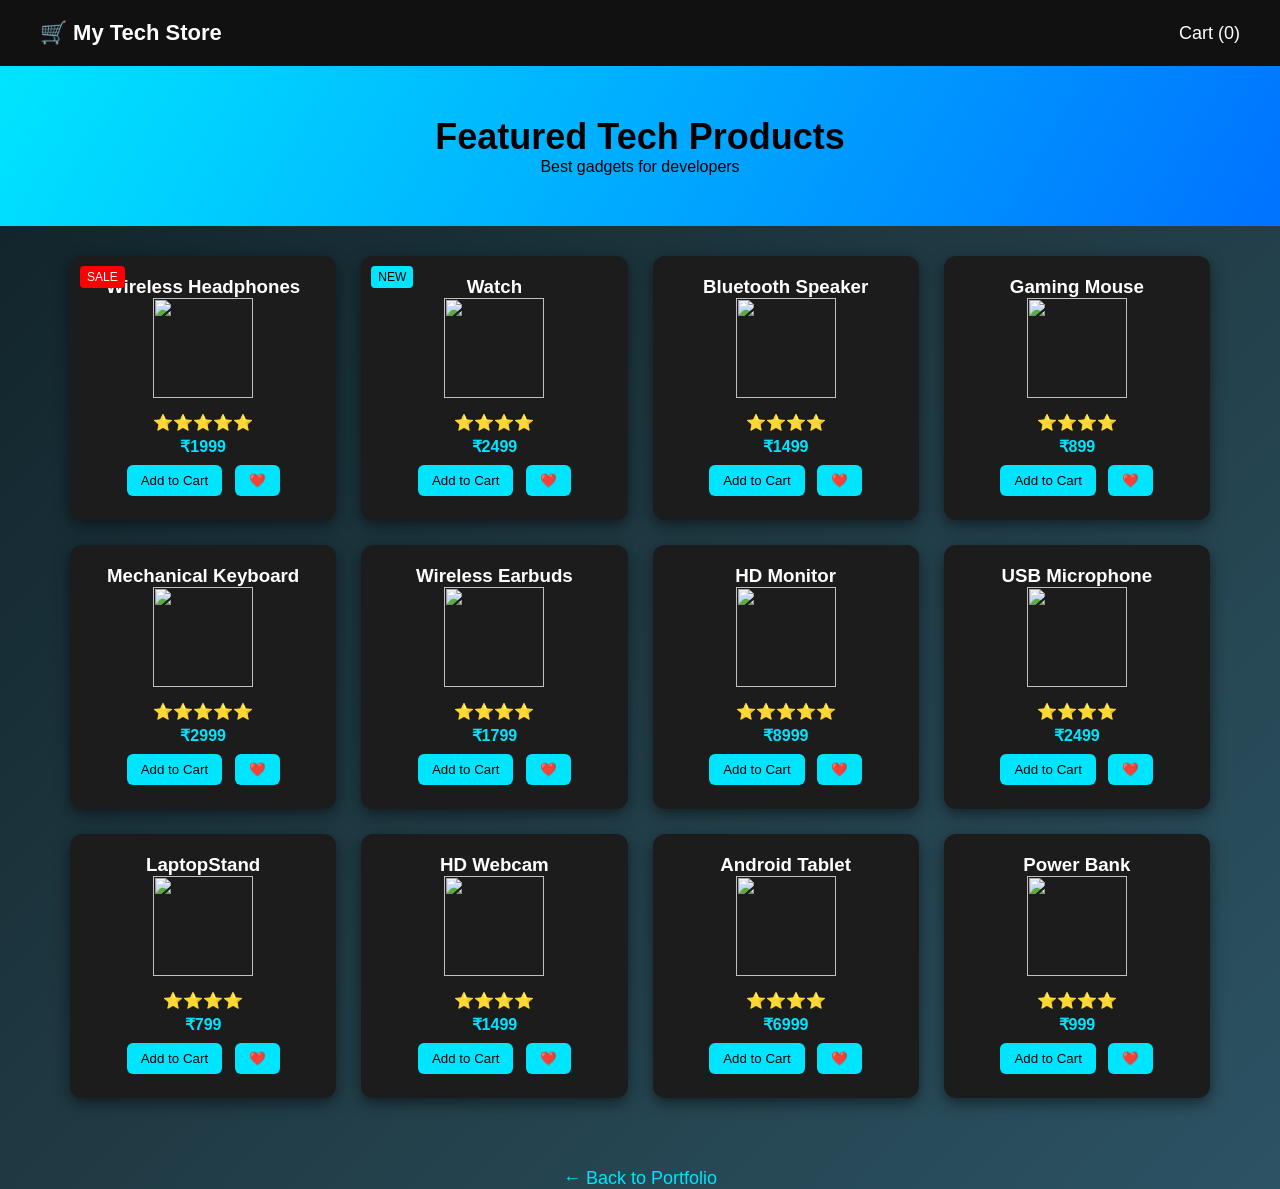
==== index2.html @ 5d53cc7f "Update index2.html" ====
<!DOCTYPE html>
<html lang="en">

<head>

<meta charset="UTF-8">
<meta name="viewport" content="width=device-width, initial-scale=1.0">

<title>My Tech Store</title>

<style>

*{
box-sizing:border-box;
margin:0;
padding:0;
}

body{
font-family:'Segoe UI',sans-serif;
background:linear-gradient(135deg,#0f2027,#203a43,#2c5364);
color:white;
}

/* HEADER */

header{
display:flex;
justify-content:space-between;
align-items:center;
padding:20px 40px;
background:#111;
}

.logo{
font-size:22px;
font-weight:bold;
}

.cart{
font-size:18px;
}

/* HERO */

.hero{
text-align:center;
padding:50px;
background:linear-gradient(120deg,#00e5ff,#0072ff);
color:black;
}

.hero h1{
font-size:36px;
}

/* PRODUCTS GRID */

.container{
max-width:1200px;
margin:auto;
padding:30px;
}

.products{
display:grid;
grid-template-columns:repeat(auto-fit,minmax(220px,1fr));
gap:25px;
}

/* PRODUCT CARD */

.product{
background:#1c1c1c;
border-radius:12px;
padding:20px;
text-align:center;
transition:0.3s;
box-shadow:0 5px 15px rgba(0,0,0,0.5);
position:relative;
}

.product:hover{
transform:translateY(-10px);
box-shadow:0 20px 30px rgba(0,0,0,0.7);
}

.product img{
width:100px;
height:100px;
object-fit:contain;
margin-bottom:10px;
}

.rating{
color:gold;
margin:5px 0;
}

.price{
color:#00e5ff;
font-weight:bold;
margin-bottom:5px;
}

.badge{
position:absolute;
top:10px;
left:10px;
background:red;
padding:4px 7px;
font-size:12px;
border-radius:4px;
}

.badge.new{
background:#00e5ff;
color:black;
}

/* BUTTON */

button{
background:#00e5ff;
border:none;
padding:8px 14px;
border-radius:6px;
cursor:pointer;
margin:4px;
}

button:hover{
transform:scale(1.05);
}

.back{
display:block;
text-align:center;
margin-top:40px;
color:#00e5ff;
text-decoration:none;
font-size:18px;
}

</style>

</head>

<body>

<header>

<div class="logo">🛒 My Tech Store</div>

<div class="cart">
Cart (<span id="cartCount">0</span>)
</div>

</header>


<div class="hero">

<h1>Featured Tech Products</h1>
<p>Best gadgets for developers</p>

</div>


<div class="container">

<div class="products">

<div class="product">
<div class="badge">SALE</div>
<h3>Wireless Headphones</h3>
<img src="D:\Downloads\headphones.jpg">
<div class="rating">⭐⭐⭐⭐⭐</div>
<p class="price">₹1999</p>
<button onclick="addCart()">Add to Cart</button>
<button onclick="wishlist()">❤️</button>
</div>


<div class="product">
<div class="badge new">NEW</div>
<h3>Watch</h3>
<img src="D:\Downloads\watch.jpg">
<div class="rating">⭐⭐⭐⭐</div>
<p class="price">₹2499</p>
<button onclick="addCart()">Add to Cart</button>
<button onclick="wishlist()">❤️</button>
</div>


<div class="product">
<h3>Bluetooth Speaker</h3>
<img src="D:\Downloads\speaker.jpg">
<div class="rating">⭐⭐⭐⭐</div>
<p class="price">₹1499</p>
<button onclick="addCart()">Add to Cart</button>
<button onclick="wishlist()">❤️</button>
</div>


<div class="product">
<h3>Gaming Mouse</h3>
<img src="D:\Downloads\mouse.jpg">
<div class="rating">⭐⭐⭐⭐</div>
<p class="price">₹899</p>
<button onclick="addCart()">Add to Cart</button>
<button onclick="wishlist()">❤️</button>
</div>


<div class="product">
<h3>Mechanical Keyboard</h3>
<img src="D:\Downloads\keyboard.jpg">
<div class="rating">⭐⭐⭐⭐⭐</div>
<p class="price">₹2999</p>
<button onclick="addCart()">Add to Cart</button>
<button onclick="wishlist()">❤️</button>
</div>


<div class="product">
<h3>Wireless Earbuds</h3>
<img src="D:\Downloads\earbuds.jpg">
<div class="rating">⭐⭐⭐⭐</div>
<p class="price">₹1799</p>
<button onclick="addCart()">Add to Cart</button>
<button onclick="wishlist()">❤️</button>
</div>


<div class="product">
<h3>HD Monitor</h3>
<img src="D:\Downloads\monitor.jpg">
<div class="rating">⭐⭐⭐⭐⭐</div>
<p class="price">₹8999</p>
<button onclick="addCart()">Add to Cart</button>
<button onclick="wishlist()">❤️</button>
</div>


<div class="product">
<h3>USB Microphone</h3>
<img src="D:\Downloads\usbmicrophone.jpg">
<div class="rating">⭐⭐⭐⭐</div>
<p class="price">₹2499</p>
<button onclick="addCart()">Add to Cart</button>
<button onclick="wishlist()">❤️</button>
</div>


<div class="product">
<h3>LaptopStand</h3>
<img src="D:\Downloads\laptopstand.jpg">
<div class="rating">⭐⭐⭐⭐</div>
<p class="price">₹799</p>
<button onclick="addCart()">Add to Cart</button>
<button onclick="wishlist()">❤️</button>
</div>


<div class="product">
<h3>HD Webcam</h3>
<img src="D:\Downloads\webcam.jpg">
<div class="rating">⭐⭐⭐⭐</div>
<p class="price">₹1499</p>
<button onclick="addCart()">Add to Cart</button>
<button onclick="wishlist()">❤️</button>
</div>


<div class="product">
<h3>Android Tablet</h3>
<img src="D:\Downloads\tablet.jpg">
<div class="rating">⭐⭐⭐⭐</div>
<p class="price">₹6999</p>
<button onclick="addCart()">Add to Cart</button>
<button onclick="wishlist()">❤️</button>
</div>


<div class="product">
<h3>Power Bank</h3>
<img src="D:\Downloads\powerbank.jpg">
<div class="rating">⭐⭐⭐⭐</div>
<p class="price">₹999</p>
<button onclick="addCart()">Add to Cart</button>
<button onclick="wishlist()">❤️</button>
</div>


</div>

</div>


<a href="index.html" class="back">← Back to Portfolio</a>


<script>

let cart=0;

function addCart(){

cart++;

document.getElementById("cartCount").innerText=cart;

alert("Item added to cart");

}

function wishlist(){

alert("Added to wishlist");

}

</script>

</body>
</html>
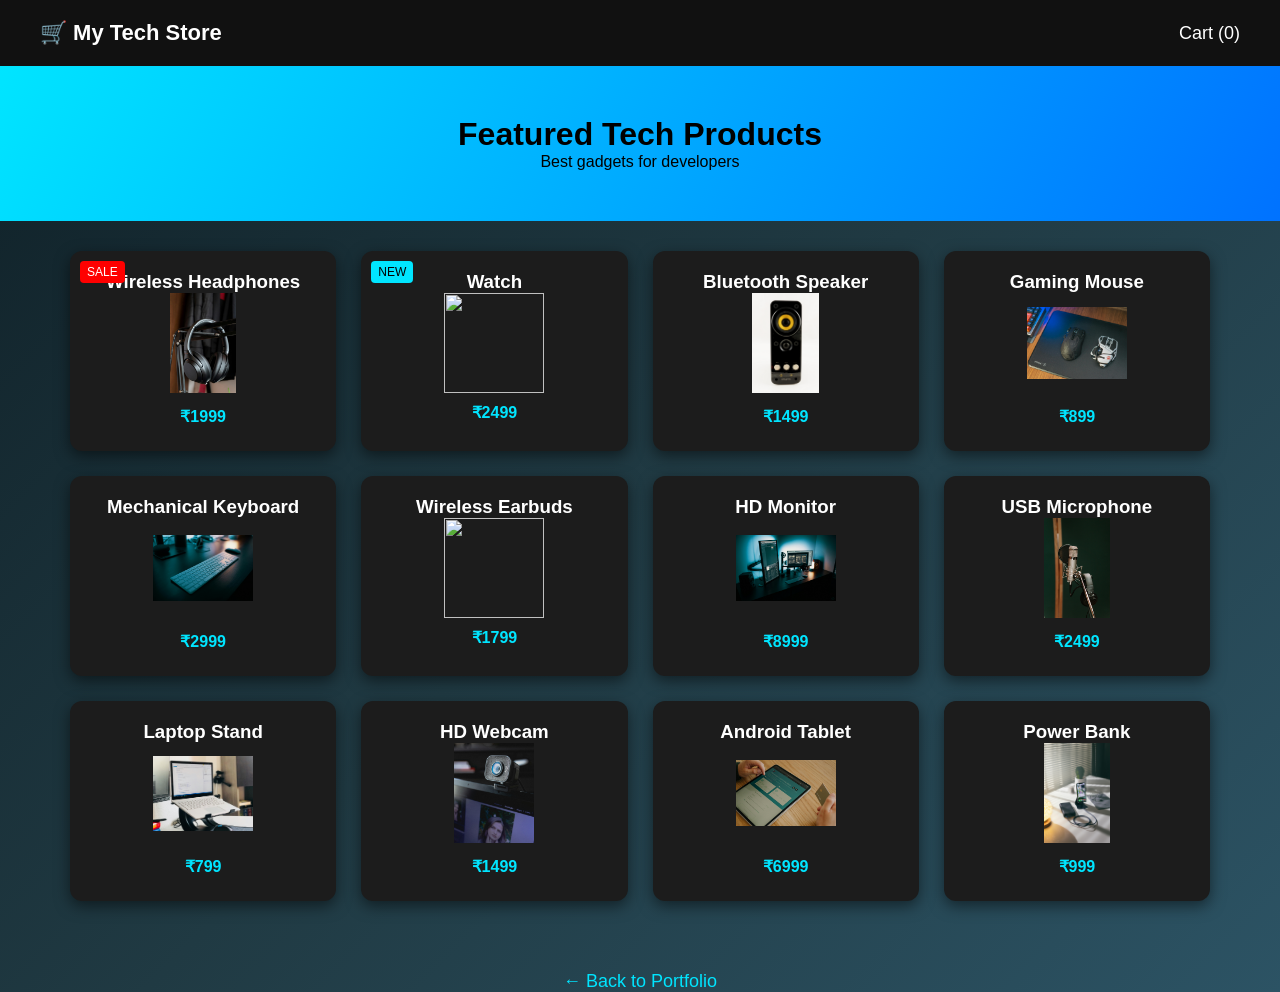
==== commit 94a64ae0: "Update index2.html" ====
--- a/index2.html
+++ b/index2.html
@@ -2,27 +2,18 @@
 <html lang="en">
 
 <head>
-
 <meta charset="UTF-8">
 <meta name="viewport" content="width=device-width, initial-scale=1.0">
-
 <title>My Tech Store</title>
 
 <style>
-
-*{
-box-sizing:border-box;
-margin:0;
-padding:0;
-}
+*{box-sizing:border-box;margin:0;padding:0;}
 
 body{
 font-family:'Segoe UI',sans-serif;
 background:linear-gradient(135deg,#0f2027,#203a43,#2c5364);
 color:white;
 }
-
-/* HEADER */
 
 header{
 display:flex;
@@ -32,16 +23,8 @@
 background:#111;
 }
 
-.logo{
-font-size:22px;
-font-weight:bold;
-}
-
-.cart{
-font-size:18px;
-}
-
-/* HERO */
+.logo{font-size:22px;font-weight:bold;}
+.cart{font-size:18px;}
 
 .hero{
 text-align:center;
@@ -50,25 +33,13 @@
 color:black;
 }
 
-.hero h1{
-font-size:36px;
-}
-
-/* PRODUCTS GRID */
-
-.container{
-max-width:1200px;
-margin:auto;
-padding:30px;
-}
+.container{max-width:1200px;margin:auto;padding:30px;}
 
 .products{
 display:grid;
 grid-template-columns:repeat(auto-fit,minmax(220px,1fr));
 gap:25px;
 }
-
-/* PRODUCT CARD */
 
 .product{
 background:#1c1c1c;
@@ -92,16 +63,8 @@
 margin-bottom:10px;
 }
 
-.rating{
-color:gold;
-margin:5px 0;
-}
-
-.price{
-color:#00e5ff;
-font-weight:bold;
-margin-bottom:5px;
-}
+.rating{color:gold;margin:5px 0;}
+.price{color:#00e5ff;font-weight:bold;margin-bottom:5px;}
 
 .badge{
 position:absolute;
@@ -118,8 +81,6 @@
 color:black;
 }
 
-/* BUTTON */
-
 button{
 background:#00e5ff;
 border:none;
@@ -129,9 +90,7 @@
 margin:4px;
 }
 
-button:hover{
-transform:scale(1.05);
-}
+button:hover{transform:scale(1.05);}
 
 .back{
 display:block;
@@ -141,7 +100,6 @@
 text-decoration:none;
 font-size:18px;
 }
-
 </style>
 
 </head>
@@ -149,178 +107,103 @@
 <body>
 
 <header>
-
 <div class="logo">🛒 My Tech Store</div>
-
-<div class="cart">
-Cart (<span id="cartCount">0</span>)
-</div>
-
+<div class="cart">Cart (<span id="cartCount">0</span>)</div>
 </header>
 
-
 <div class="hero">
-
 <h1>Featured Tech Products</h1>
 <p>Best gadgets for developers</p>
-
-</div>
-
+</div>
 
 <div class="container">
-
 <div class="products">
 
 <div class="product">
 <div class="badge">SALE</div>
 <h3>Wireless Headphones</h3>
-<img src="D:\Downloads\headphones.jpg">
-<div class="rating">⭐⭐⭐⭐⭐</div>
+<img src="images/headphones.jpg">
 <p class="price">₹1999</p>
-<button onclick="addCart()">Add to Cart</button>
-<button onclick="wishlist()">❤️</button>
-</div>
-
+</div>
 
 <div class="product">
 <div class="badge new">NEW</div>
 <h3>Watch</h3>
-<img src="D:\Downloads\watch.jpg">
-<div class="rating">⭐⭐⭐⭐</div>
+<img src="images/watch.png">
 <p class="price">₹2499</p>
-<button onclick="addCart()">Add to Cart</button>
-<button onclick="wishlist()">❤️</button>
-</div>
-
+</div>
 
 <div class="product">
 <h3>Bluetooth Speaker</h3>
-<img src="D:\Downloads\speaker.jpg">
-<div class="rating">⭐⭐⭐⭐</div>
+<img src="images/speaker.jpg">
 <p class="price">₹1499</p>
-<button onclick="addCart()">Add to Cart</button>
-<button onclick="wishlist()">❤️</button>
-</div>
-
+</div>
 
 <div class="product">
 <h3>Gaming Mouse</h3>
-<img src="D:\Downloads\mouse.jpg">
-<div class="rating">⭐⭐⭐⭐</div>
+<img src="images/mouse.jpg">
 <p class="price">₹899</p>
-<button onclick="addCart()">Add to Cart</button>
-<button onclick="wishlist()">❤️</button>
-</div>
-
+</div>
 
 <div class="product">
 <h3>Mechanical Keyboard</h3>
-<img src="D:\Downloads\keyboard.jpg">
-<div class="rating">⭐⭐⭐⭐⭐</div>
+<img src="images/keyboard.jpg">
 <p class="price">₹2999</p>
-<button onclick="addCart()">Add to Cart</button>
-<button onclick="wishlist()">❤️</button>
-</div>
-
+</div>
 
 <div class="product">
 <h3>Wireless Earbuds</h3>
-<img src="D:\Downloads\earbuds.jpg">
-<div class="rating">⭐⭐⭐⭐</div>
+<img src="images/earbuds.jpg">
 <p class="price">₹1799</p>
-<button onclick="addCart()">Add to Cart</button>
-<button onclick="wishlist()">❤️</button>
-</div>
-
+</div>
 
 <div class="product">
 <h3>HD Monitor</h3>
-<img src="D:\Downloads\monitor.jpg">
-<div class="rating">⭐⭐⭐⭐⭐</div>
+<img src="images/monitor.jpg">
 <p class="price">₹8999</p>
-<button onclick="addCart()">Add to Cart</button>
-<button onclick="wishlist()">❤️</button>
-</div>
-
+</div>
 
 <div class="product">
 <h3>USB Microphone</h3>
-<img src="D:\Downloads\usbmicrophone.jpg">
-<div class="rating">⭐⭐⭐⭐</div>
+<img src="images/usbmicrophone.jpg">
 <p class="price">₹2499</p>
-<button onclick="addCart()">Add to Cart</button>
-<button onclick="wishlist()">❤️</button>
-</div>
-
-
-<div class="product">
-<h3>LaptopStand</h3>
-<img src="D:\Downloads\laptopstand.jpg">
-<div class="rating">⭐⭐⭐⭐</div>
+</div>
+
+<div class="product">
+<h3>Laptop Stand</h3>
+<img src="images/laptopstand.jpg">
 <p class="price">₹799</p>
-<button onclick="addCart()">Add to Cart</button>
-<button onclick="wishlist()">❤️</button>
-</div>
-
+</div>
 
 <div class="product">
 <h3>HD Webcam</h3>
-<img src="D:\Downloads\webcam.jpg">
-<div class="rating">⭐⭐⭐⭐</div>
+<img src="images/webcam.jpg">
 <p class="price">₹1499</p>
-<button onclick="addCart()">Add to Cart</button>
-<button onclick="wishlist()">❤️</button>
-</div>
-
+</div>
 
 <div class="product">
 <h3>Android Tablet</h3>
-<img src="D:\Downloads\tablet.jpg">
-<div class="rating">⭐⭐⭐⭐</div>
+<img src="images/tablet.jpg">
 <p class="price">₹6999</p>
-<button onclick="addCart()">Add to Cart</button>
-<button onclick="wishlist()">❤️</button>
-</div>
-
+</div>
 
 <div class="product">
 <h3>Power Bank</h3>
-<img src="D:\Downloads\powerbank.jpg">
-<div class="rating">⭐⭐⭐⭐</div>
+<img src="images/powerbank.jpg">
 <p class="price">₹999</p>
-<button onclick="addCart()">Add to Cart</button>
-<button onclick="wishlist()">❤️</button>
-</div>
-
-
-</div>
-
-</div>
-
+</div>
+
+</div>
+</div>
 
 <a href="index.html" class="back">← Back to Portfolio</a>
 
-
 <script>
-
 let cart=0;
-
 function addCart(){
-
 cart++;
-
 document.getElementById("cartCount").innerText=cart;
-
-alert("Item added to cart");
-
-}
-
-function wishlist(){
-
-alert("Added to wishlist");
-
-}
-
+}
 </script>
 
 </body>
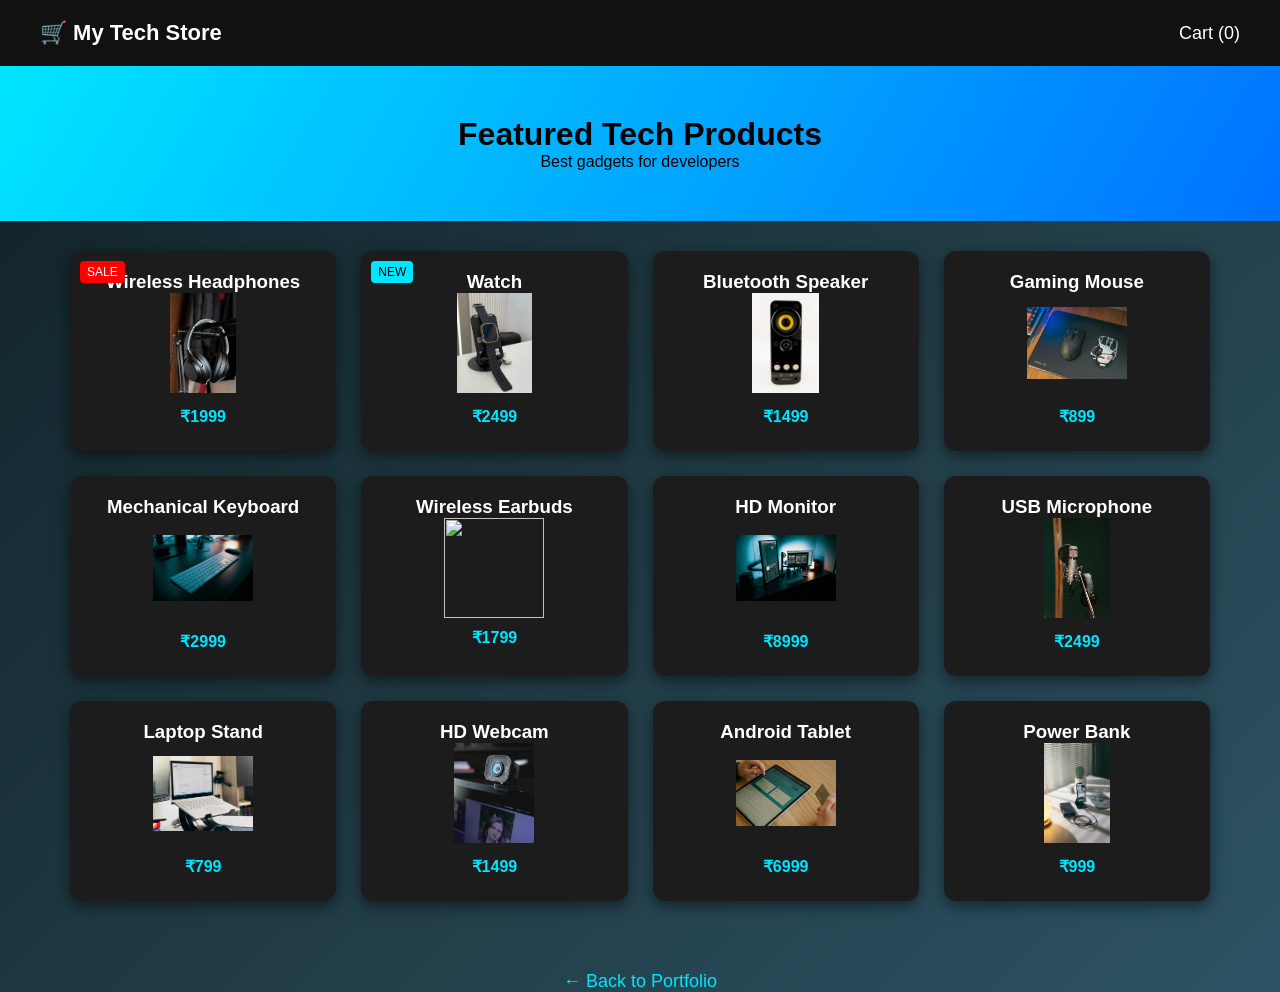
==== commit 4a78a76b: "Update index2.html" ====
--- a/index2.html
+++ b/index2.html
@@ -63,7 +63,6 @@
 margin-bottom:10px;
 }
 
-.rating{color:gold;margin:5px 0;}
 .price{color:#00e5ff;font-weight:bold;margin-bottom:5px;}
 
 .badge{
@@ -122,74 +121,74 @@
 <div class="product">
 <div class="badge">SALE</div>
 <h3>Wireless Headphones</h3>
-<img src="images/headphones.jpg">
+<img src="https://shemphanglyngdoh.github.io/personal-portfolio-website/images/headphones.jpg">
 <p class="price">₹1999</p>
 </div>
 
 <div class="product">
 <div class="badge new">NEW</div>
 <h3>Watch</h3>
-<img src="images/watch.png">
+<img src="https://shemphanglyngdoh.github.io/personal-portfolio-website/images/watch.jpg">
 <p class="price">₹2499</p>
 </div>
 
 <div class="product">
 <h3>Bluetooth Speaker</h3>
-<img src="images/speaker.jpg">
+<img src="https://shemphanglyngdoh.github.io/personal-portfolio-website/images/speaker.jpg">
 <p class="price">₹1499</p>
 </div>
 
 <div class="product">
 <h3>Gaming Mouse</h3>
-<img src="images/mouse.jpg">
+<img src="https://shemphanglyngdoh.github.io/personal-portfolio-website/images/mouse.jpg">
 <p class="price">₹899</p>
 </div>
 
 <div class="product">
 <h3>Mechanical Keyboard</h3>
-<img src="images/keyboard.jpg">
+<img src="https://shemphanglyngdoh.github.io/personal-portfolio-website/images/keyboard.jpg">
 <p class="price">₹2999</p>
 </div>
 
 <div class="product">
 <h3>Wireless Earbuds</h3>
-<img src="images/earbuds.jpg">
+<img src="https://shemphanglyngdoh.github.io/personal-portfolio-website/images/earbuds.jpg">
 <p class="price">₹1799</p>
 </div>
 
 <div class="product">
 <h3>HD Monitor</h3>
-<img src="images/monitor.jpg">
+<img src="https://shemphanglyngdoh.github.io/personal-portfolio-website/images/monitor.jpg">
 <p class="price">₹8999</p>
 </div>
 
 <div class="product">
 <h3>USB Microphone</h3>
-<img src="images/usbmicrophone.jpg">
+<img src="https://shemphanglyngdoh.github.io/personal-portfolio-website/images/usbmicrophone.jpg">
 <p class="price">₹2499</p>
 </div>
 
 <div class="product">
 <h3>Laptop Stand</h3>
-<img src="images/laptopstand.jpg">
+<img src="https://shemphanglyngdoh.github.io/personal-portfolio-website/images/laptopstand.jpg">
 <p class="price">₹799</p>
 </div>
 
 <div class="product">
 <h3>HD Webcam</h3>
-<img src="images/webcam.jpg">
+<img src="https://shemphanglyngdoh.github.io/personal-portfolio-website/images/webcam.jpg">
 <p class="price">₹1499</p>
 </div>
 
 <div class="product">
 <h3>Android Tablet</h3>
-<img src="images/tablet.jpg">
+<img src="https://shemphanglyngdoh.github.io/personal-portfolio-website/images/tablet.jpg">
 <p class="price">₹6999</p>
 </div>
 
 <div class="product">
 <h3>Power Bank</h3>
-<img src="images/powerbank.jpg">
+<img src="https://shemphanglyngdoh.github.io/personal-portfolio-website/images/powerbank.jpg">
 <p class="price">₹999</p>
 </div>
 
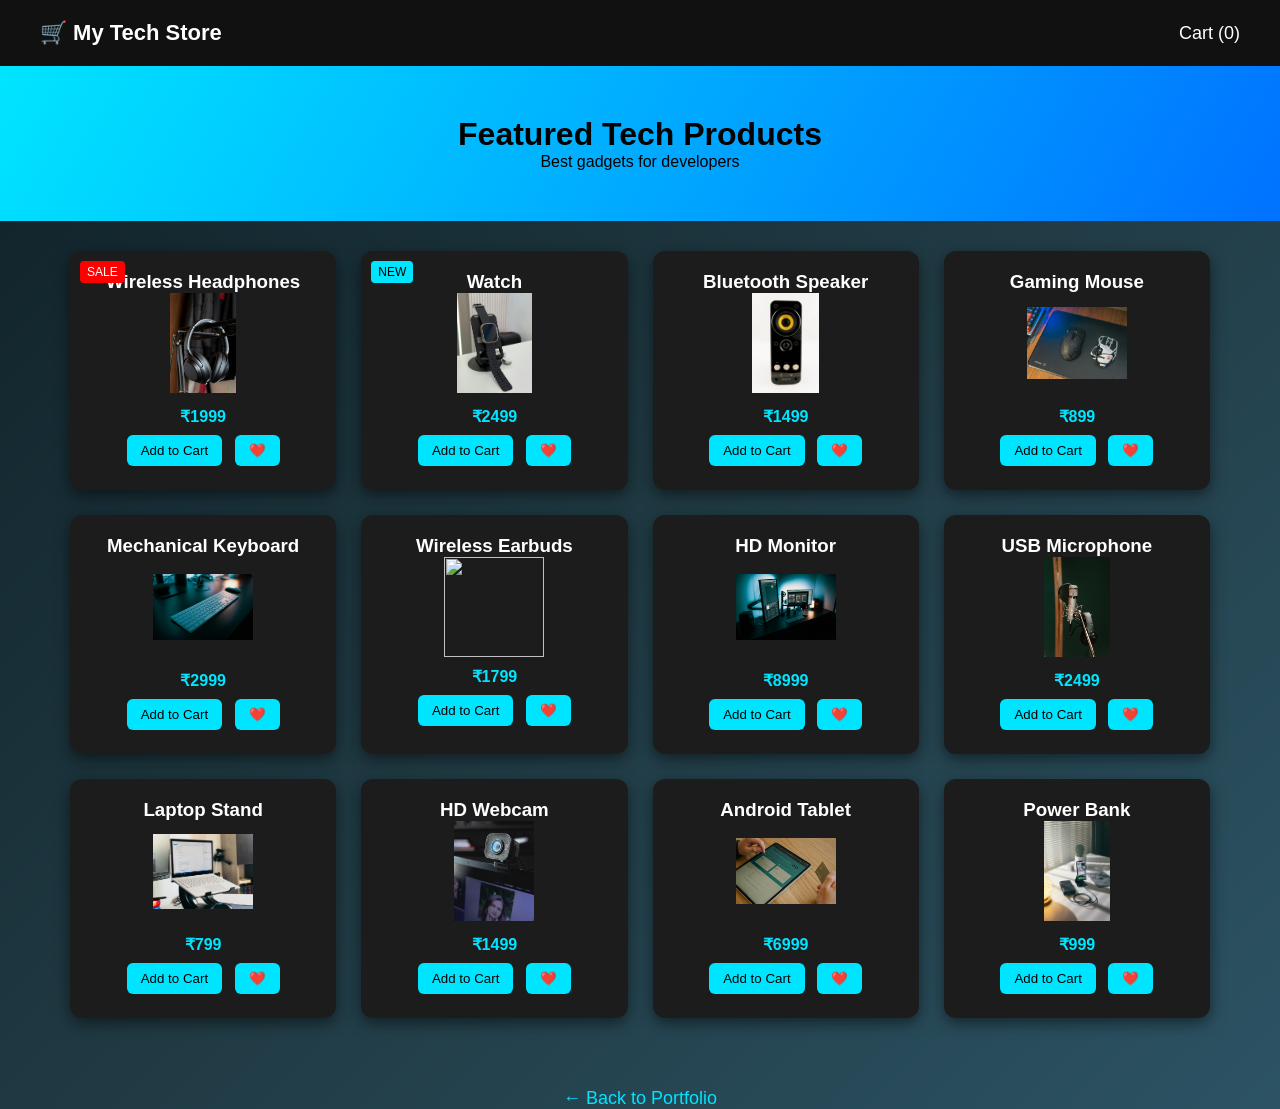
==== commit 106c4ee5: "Update index2.html" ====
--- a/index2.html
+++ b/index2.html
@@ -63,7 +63,11 @@
 margin-bottom:10px;
 }
 
-.price{color:#00e5ff;font-weight:bold;margin-bottom:5px;}
+.price{
+color:#00e5ff;
+font-weight:bold;
+margin-bottom:5px;
+}
 
 .badge{
 position:absolute;
@@ -89,7 +93,9 @@
 margin:4px;
 }
 
-button:hover{transform:scale(1.05);}
+button:hover{
+transform:scale(1.05);
+}
 
 .back{
 display:block;
@@ -118,78 +124,114 @@
 <div class="container">
 <div class="products">
 
+<!-- Headphones -->
 <div class="product">
 <div class="badge">SALE</div>
 <h3>Wireless Headphones</h3>
 <img src="https://shemphanglyngdoh.github.io/personal-portfolio-website/images/headphones.jpg">
 <p class="price">₹1999</p>
-</div>
-
+<button onclick="addCart()">Add to Cart</button>
+<button onclick="wishlist()">❤️</button>
+</div>
+
+<!-- Watch -->
 <div class="product">
 <div class="badge new">NEW</div>
 <h3>Watch</h3>
 <img src="https://shemphanglyngdoh.github.io/personal-portfolio-website/images/watch.jpg">
 <p class="price">₹2499</p>
-</div>
-
+<button onclick="addCart()">Add to Cart</button>
+<button onclick="wishlist()">❤️</button>
+</div>
+
+<!-- Speaker -->
 <div class="product">
 <h3>Bluetooth Speaker</h3>
 <img src="https://shemphanglyngdoh.github.io/personal-portfolio-website/images/speaker.jpg">
 <p class="price">₹1499</p>
-</div>
-
+<button onclick="addCart()">Add to Cart</button>
+<button onclick="wishlist()">❤️</button>
+</div>
+
+<!-- Mouse -->
 <div class="product">
 <h3>Gaming Mouse</h3>
 <img src="https://shemphanglyngdoh.github.io/personal-portfolio-website/images/mouse.jpg">
 <p class="price">₹899</p>
-</div>
-
+<button onclick="addCart()">Add to Cart</button>
+<button onclick="wishlist()">❤️</button>
+</div>
+
+<!-- Keyboard -->
 <div class="product">
 <h3>Mechanical Keyboard</h3>
 <img src="https://shemphanglyngdoh.github.io/personal-portfolio-website/images/keyboard.jpg">
 <p class="price">₹2999</p>
-</div>
-
+<button onclick="addCart()">Add to Cart</button>
+<button onclick="wishlist()">❤️</button>
+</div>
+
+<!-- Earbuds -->
 <div class="product">
 <h3>Wireless Earbuds</h3>
 <img src="https://shemphanglyngdoh.github.io/personal-portfolio-website/images/earbuds.jpg">
 <p class="price">₹1799</p>
-</div>
-
+<button onclick="addCart()">Add to Cart</button>
+<button onclick="wishlist()">❤️</button>
+</div>
+
+<!-- Monitor -->
 <div class="product">
 <h3>HD Monitor</h3>
 <img src="https://shemphanglyngdoh.github.io/personal-portfolio-website/images/monitor.jpg">
 <p class="price">₹8999</p>
-</div>
-
+<button onclick="addCart()">Add to Cart</button>
+<button onclick="wishlist()">❤️</button>
+</div>
+
+<!-- Microphone -->
 <div class="product">
 <h3>USB Microphone</h3>
 <img src="https://shemphanglyngdoh.github.io/personal-portfolio-website/images/usbmicrophone.jpg">
 <p class="price">₹2499</p>
-</div>
-
+<button onclick="addCart()">Add to Cart</button>
+<button onclick="wishlist()">❤️</button>
+</div>
+
+<!-- Laptop Stand -->
 <div class="product">
 <h3>Laptop Stand</h3>
 <img src="https://shemphanglyngdoh.github.io/personal-portfolio-website/images/laptopstand.jpg">
 <p class="price">₹799</p>
-</div>
-
+<button onclick="addCart()">Add to Cart</button>
+<button onclick="wishlist()">❤️</button>
+</div>
+
+<!-- Webcam -->
 <div class="product">
 <h3>HD Webcam</h3>
 <img src="https://shemphanglyngdoh.github.io/personal-portfolio-website/images/webcam.jpg">
 <p class="price">₹1499</p>
-</div>
-
+<button onclick="addCart()">Add to Cart</button>
+<button onclick="wishlist()">❤️</button>
+</div>
+
+<!-- Tablet -->
 <div class="product">
 <h3>Android Tablet</h3>
 <img src="https://shemphanglyngdoh.github.io/personal-portfolio-website/images/tablet.jpg">
 <p class="price">₹6999</p>
-</div>
-
+<button onclick="addCart()">Add to Cart</button>
+<button onclick="wishlist()">❤️</button>
+</div>
+
+<!-- Power Bank -->
 <div class="product">
 <h3>Power Bank</h3>
 <img src="https://shemphanglyngdoh.github.io/personal-portfolio-website/images/powerbank.jpg">
 <p class="price">₹999</p>
+<button onclick="addCart()">Add to Cart</button>
+<button onclick="wishlist()">❤️</button>
 </div>
 
 </div>
@@ -199,9 +241,15 @@
 
 <script>
 let cart=0;
+
 function addCart(){
 cart++;
 document.getElementById("cartCount").innerText=cart;
+alert("Item added to cart");
+}
+
+function wishlist(){
+alert("Added to wishlist");
 }
 </script>
 
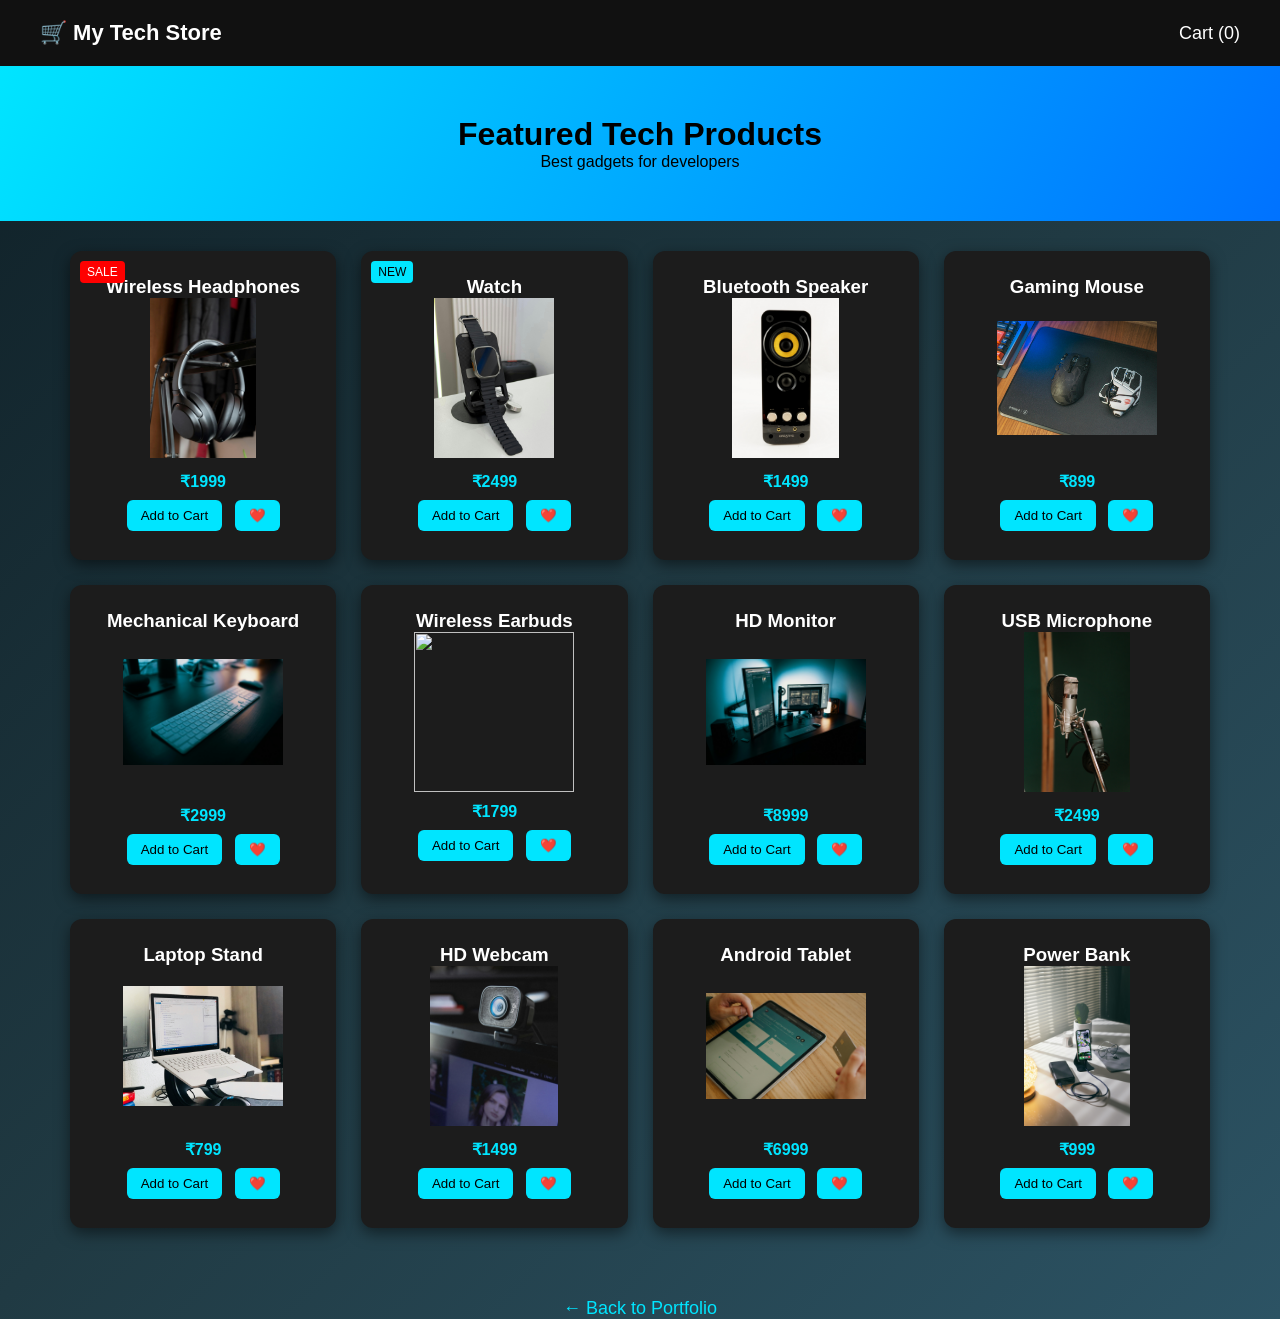
==== commit 9b107e76: "Update index2.html" ====
--- a/index2.html
+++ b/index2.html
@@ -44,7 +44,7 @@
 .product{
 background:#1c1c1c;
 border-radius:12px;
-padding:20px;
+padding:25px; /* slightly increased for balance */
 text-align:center;
 transition:0.3s;
 box-shadow:0 5px 15px rgba(0,0,0,0.5);
@@ -57,8 +57,8 @@
 }
 
 .product img{
-width:100px;
-height:100px;
+width:160px;   /* increased from 100px */
+height:160px;  /* increased from 100px */
 object-fit:contain;
 margin-bottom:10px;
 }
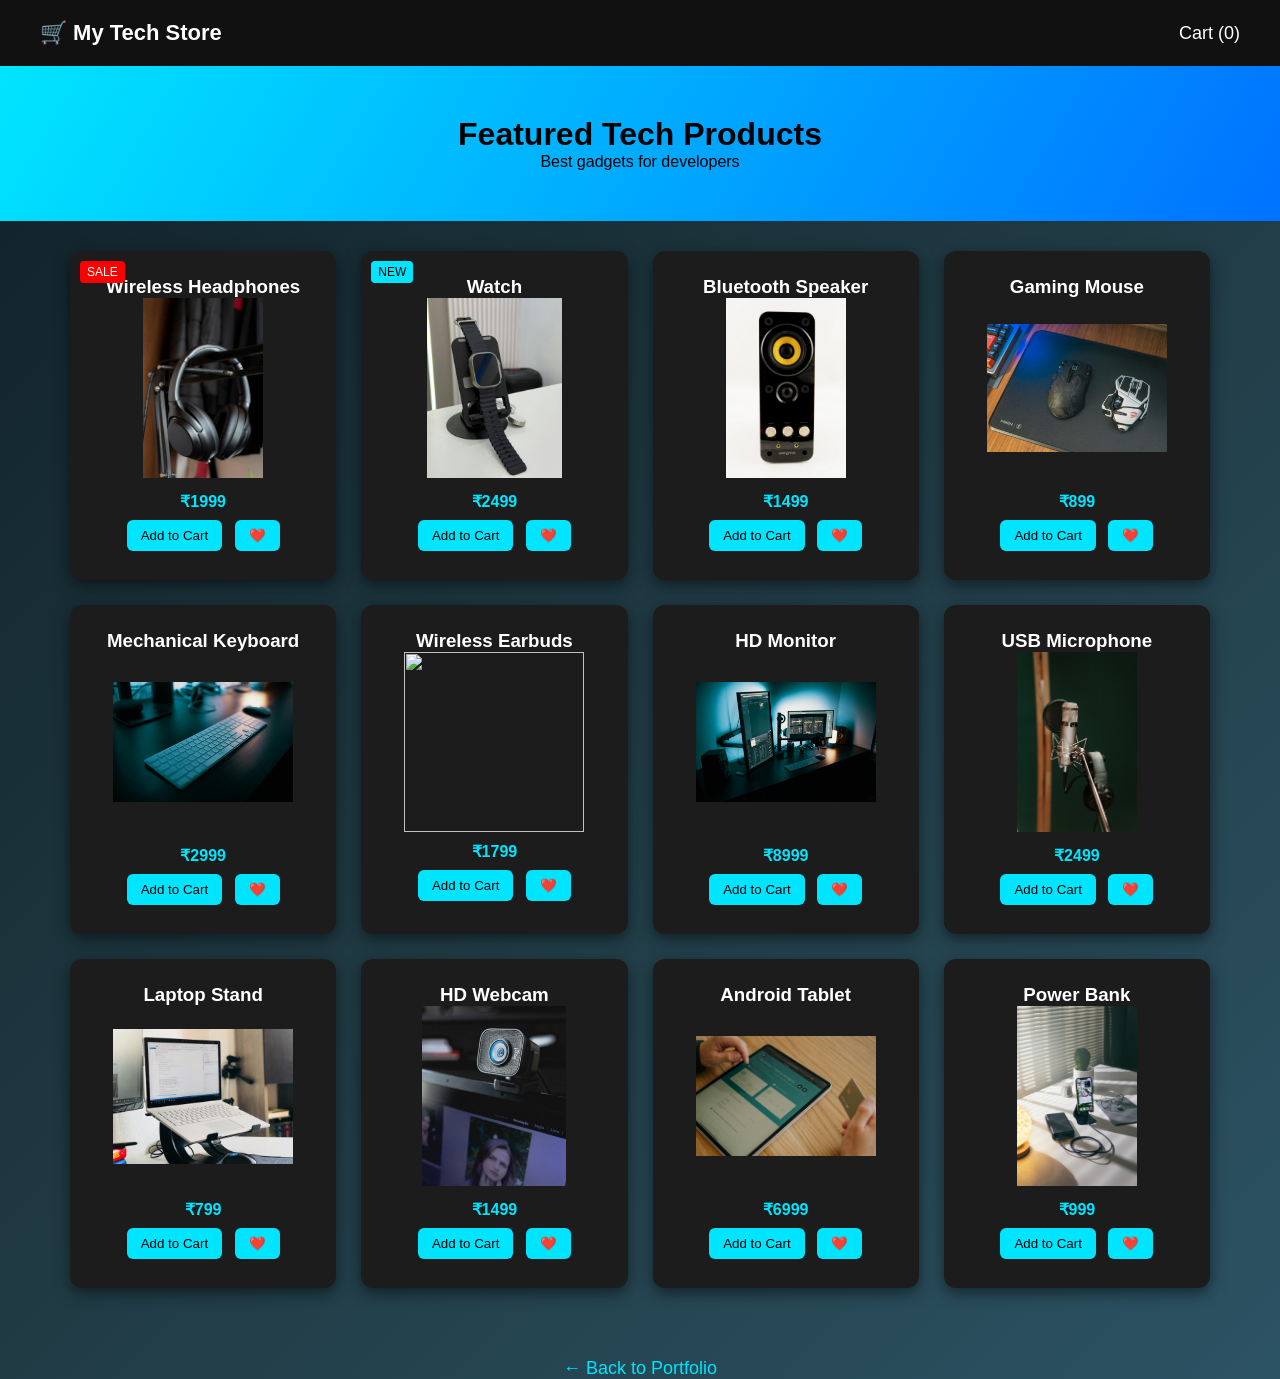
==== commit 40ac9a07: "Update index2.html" ====
--- a/index2.html
+++ b/index2.html
@@ -57,8 +57,8 @@
 }
 
 .product img{
-width:160px;   /* increased from 100px */
-height:160px;  /* increased from 100px */
+width:180px;   /* increased from 170px */
+height:180px;  /* increased from 170px */
 object-fit:contain;
 margin-bottom:10px;
 }
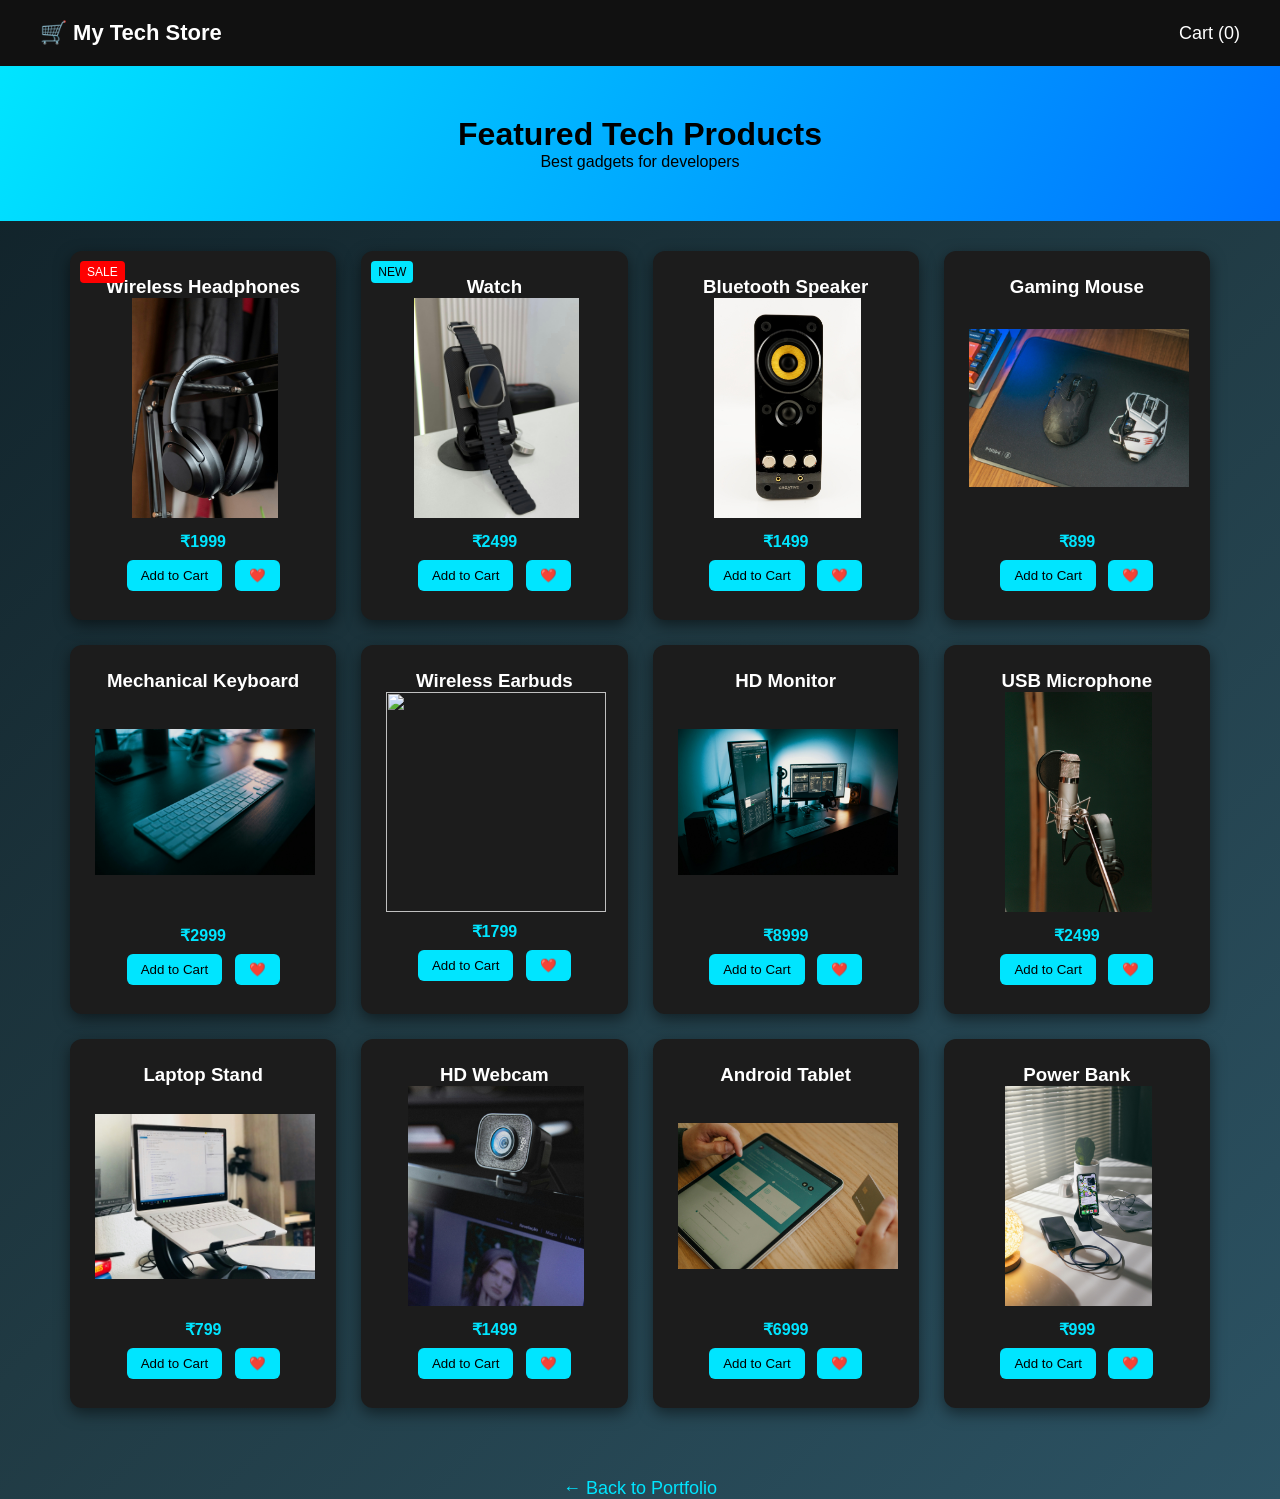
==== commit e44aac29: "Update index2.html" ====
--- a/index2.html
+++ b/index2.html
@@ -57,8 +57,8 @@
 }
 
 .product img{
-width:180px;   /* increased from 170px */
-height:180px;  /* increased from 170px */
+width:220px;   /* increased from 170px */
+height:220px;  /* increased from 170px */
 object-fit:contain;
 margin-bottom:10px;
 }
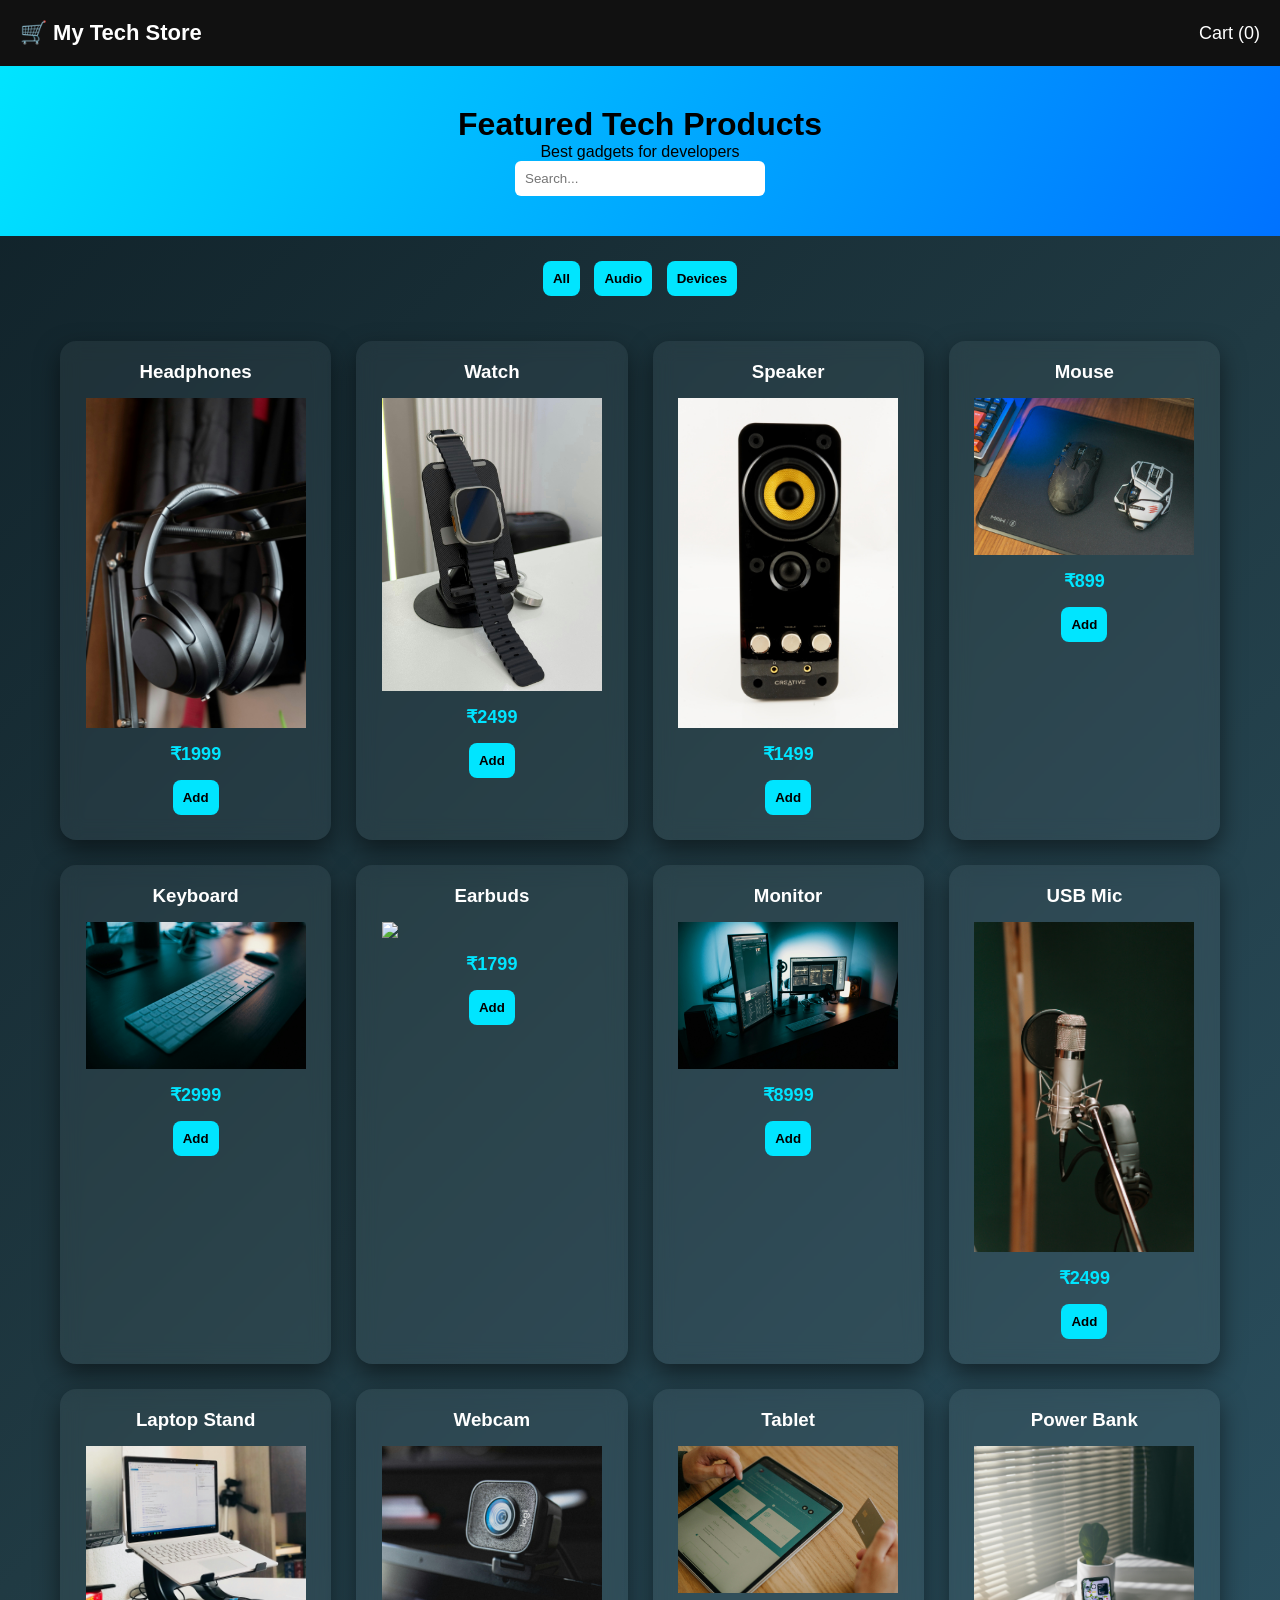
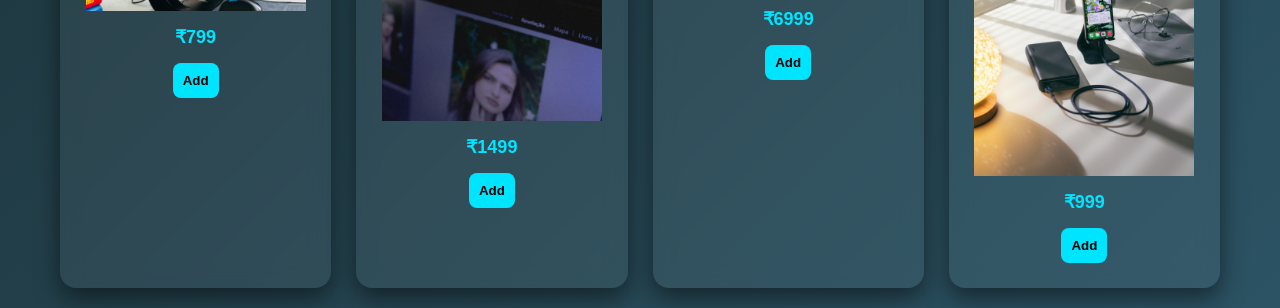
==== commit b82b50d2: "Update index2.html" ====
--- a/index2.html
+++ b/index2.html
@@ -1,12 +1,12 @@
 <!DOCTYPE html>
 <html lang="en">
-
 <head>
 <meta charset="UTF-8">
 <meta name="viewport" content="width=device-width, initial-scale=1.0">
 <title>My Tech Store</title>
 
 <style>
+
 *{box-sizing:border-box;margin:0;padding:0;}
 
 body{
@@ -15,242 +15,306 @@
 color:white;
 }
 
+/* HEADER */
 header{
 display:flex;
 justify-content:space-between;
 align-items:center;
-padding:20px 40px;
+padding:20px;
 background:#111;
+position:sticky;
+top:0;
+z-index:100;
 }
 
 .logo{font-size:22px;font-weight:bold;}
-.cart{font-size:18px;}
-
+.cart{font-size:18px;cursor:pointer}
+
+/* HERO */
 .hero{
 text-align:center;
-padding:50px;
+padding:40px 20px;
 background:linear-gradient(120deg,#00e5ff,#0072ff);
 color:black;
 }
 
-.container{max-width:1200px;margin:auto;padding:30px;}
+.search-box input{
+padding:10px;
+width:250px;
+border-radius:6px;
+border:none;
+}
+
+/* FILTER */
+.filters{text-align:center;margin:20px;}
+
+.filters button.active{
+background:#00c2d1;
+}
+
+/* GRID */
+.container{max-width:1200px;margin:auto;padding:20px;}
 
 .products{
 display:grid;
-grid-template-columns:repeat(auto-fit,minmax(220px,1fr));
+grid-template-columns:repeat(auto-fit,minmax(250px,1fr));
 gap:25px;
 }
 
+/* CARD */
 .product{
-background:#1c1c1c;
-border-radius:12px;
-padding:25px; /* slightly increased for balance */
+background:rgba(255,255,255,0.05);
+border-radius:16px;
+padding:20px;
 text-align:center;
+backdrop-filter:blur(10px);
+box-shadow:0 10px 25px rgba(0,0,0,0.5);
 transition:0.3s;
-box-shadow:0 5px 15px rgba(0,0,0,0.5);
 position:relative;
 }
 
 .product:hover{
-transform:translateY(-10px);
-box-shadow:0 20px 30px rgba(0,0,0,0.7);
-}
-
+transform:translateY(-10px) scale(1.03);
+}
+
+/* IMAGE */
 .product img{
-width:220px;   /* increased from 170px */
-height:220px;  /* increased from 170px */
-object-fit:contain;
-margin-bottom:10px;
-}
-
-.price{
-color:#00e5ff;
-font-weight:bold;
-margin-bottom:5px;
-}
-
-.badge{
-position:absolute;
-top:10px;
-left:10px;
-background:red;
-padding:4px 7px;
-font-size:12px;
-border-radius:4px;
-}
-
-.badge.new{
-background:#00e5ff;
-color:black;
-}
-
+width:100%;
+max-width:220px;
+margin:15px auto;
+display:block;
+transition:0.3s;
+}
+
+.product:hover img{transform:scale(1.1);}
+
+/* PRICE */
+.price{color:#00e5ff;font-size:18px;font-weight:bold;margin:10px 0;}
+
+/* BUTTON */
 button{
 background:#00e5ff;
 border:none;
-padding:8px 14px;
-border-radius:6px;
+padding:10px;
+border-radius:8px;
+margin:5px;
 cursor:pointer;
-margin:4px;
+font-weight:bold;
+transition:0.3s;
 }
 
 button:hover{
+background:#00c2d1;
 transform:scale(1.05);
 }
 
-.back{
-display:block;
-text-align:center;
-margin-top:40px;
+/* CART PANEL */
+.cart-panel{
+position:fixed;
+top:0;
+right:-350px;
+width:350px;
+height:100%;
+background:#111;
+padding:20px;
+transition:0.3s;
+overflow:auto;
+z-index:200;
+}
+
+.cart-panel.active{right:0;}
+
+.cart-item{
+margin:10px 0;
+border-bottom:1px solid #333;
+padding-bottom:5px;
+}
+
+.total{
+margin-top:15px;
+font-size:18px;
 color:#00e5ff;
-text-decoration:none;
-font-size:18px;
-}
+}
+
 </style>
-
 </head>
 
 <body>
 
 <header>
 <div class="logo">🛒 My Tech Store</div>
-<div class="cart">Cart (<span id="cartCount">0</span>)</div>
+<div class="cart" onclick="toggleCart()">Cart (<span id="cartCount">0</span>)</div>
 </header>
 
 <div class="hero">
 <h1>Featured Tech Products</h1>
 <p>Best gadgets for developers</p>
+
+<div class="search-box">
+<input type="text" id="search" placeholder="Search..." onkeyup="searchProduct()">
+</div>
+</div>
+
+<div class="filters">
+<button onclick="filter('all',this)">All</button>
+<button onclick="filter('audio',this)">Audio</button>
+<button onclick="filter('device',this)">Devices</button>
 </div>
 
 <div class="container">
 <div class="products">
 
-<!-- Headphones -->
-<div class="product">
-<div class="badge">SALE</div>
-<h3>Wireless Headphones</h3>
+<!-- PRODUCTS (UNCHANGED) -->
+<div class="product" data-category="audio">
+<h3>Headphones</h3>
 <img src="https://shemphanglyngdoh.github.io/personal-portfolio-website/images/headphones.jpg">
 <p class="price">₹1999</p>
-<button onclick="addCart()">Add to Cart</button>
-<button onclick="wishlist()">❤️</button>
-</div>
-
-<!-- Watch -->
-<div class="product">
-<div class="badge new">NEW</div>
+<button onclick="addCart('Headphones',1999)">Add</button>
+</div>
+
+<div class="product" data-category="device">
 <h3>Watch</h3>
 <img src="https://shemphanglyngdoh.github.io/personal-portfolio-website/images/watch.jpg">
 <p class="price">₹2499</p>
-<button onclick="addCart()">Add to Cart</button>
-<button onclick="wishlist()">❤️</button>
-</div>
-
-<!-- Speaker -->
-<div class="product">
-<h3>Bluetooth Speaker</h3>
+<button onclick="addCart('Watch',2499)">Add</button>
+</div>
+
+<!-- keep rest same -->
+<div class="product" data-category="audio">
+<h3>Speaker</h3>
 <img src="https://shemphanglyngdoh.github.io/personal-portfolio-website/images/speaker.jpg">
 <p class="price">₹1499</p>
-<button onclick="addCart()">Add to Cart</button>
-<button onclick="wishlist()">❤️</button>
-</div>
-
-<!-- Mouse -->
-<div class="product">
-<h3>Gaming Mouse</h3>
+<button onclick="addCart('Speaker',1499)">Add</button>
+</div>
+
+<div class="product" data-category="device">
+<h3>Mouse</h3>
 <img src="https://shemphanglyngdoh.github.io/personal-portfolio-website/images/mouse.jpg">
 <p class="price">₹899</p>
-<button onclick="addCart()">Add to Cart</button>
-<button onclick="wishlist()">❤️</button>
-</div>
-
-<!-- Keyboard -->
-<div class="product">
-<h3>Mechanical Keyboard</h3>
+<button onclick="addCart('Mouse',899)">Add</button>
+</div>
+
+<div class="product" data-category="device">
+<h3>Keyboard</h3>
 <img src="https://shemphanglyngdoh.github.io/personal-portfolio-website/images/keyboard.jpg">
 <p class="price">₹2999</p>
-<button onclick="addCart()">Add to Cart</button>
-<button onclick="wishlist()">❤️</button>
-</div>
-
-<!-- Earbuds -->
-<div class="product">
-<h3>Wireless Earbuds</h3>
+<button onclick="addCart('Keyboard',2999)">Add</button>
+</div>
+
+<div class="product" data-category="audio">
+<h3>Earbuds</h3>
 <img src="https://shemphanglyngdoh.github.io/personal-portfolio-website/images/earbuds.jpg">
 <p class="price">₹1799</p>
-<button onclick="addCart()">Add to Cart</button>
-<button onclick="wishlist()">❤️</button>
-</div>
-
-<!-- Monitor -->
-<div class="product">
-<h3>HD Monitor</h3>
+<button onclick="addCart('Earbuds',1799)">Add</button>
+</div>
+
+<div class="product" data-category="device">
+<h3>Monitor</h3>
 <img src="https://shemphanglyngdoh.github.io/personal-portfolio-website/images/monitor.jpg">
 <p class="price">₹8999</p>
-<button onclick="addCart()">Add to Cart</button>
-<button onclick="wishlist()">❤️</button>
-</div>
-
-<!-- Microphone -->
-<div class="product">
-<h3>USB Microphone</h3>
+<button onclick="addCart('Monitor',8999)">Add</button>
+</div>
+
+<div class="product" data-category="device">
+<h3>USB Mic</h3>
 <img src="https://shemphanglyngdoh.github.io/personal-portfolio-website/images/usbmicrophone.jpg">
 <p class="price">₹2499</p>
-<button onclick="addCart()">Add to Cart</button>
-<button onclick="wishlist()">❤️</button>
-</div>
-
-<!-- Laptop Stand -->
-<div class="product">
+<button onclick="addCart('Mic',2499)">Add</button>
+</div>
+
+<div class="product" data-category="device">
 <h3>Laptop Stand</h3>
 <img src="https://shemphanglyngdoh.github.io/personal-portfolio-website/images/laptopstand.jpg">
 <p class="price">₹799</p>
-<button onclick="addCart()">Add to Cart</button>
-<button onclick="wishlist()">❤️</button>
-</div>
-
-<!-- Webcam -->
-<div class="product">
-<h3>HD Webcam</h3>
+<button onclick="addCart('Stand',799)">Add</button>
+</div>
+
+<div class="product" data-category="device">
+<h3>Webcam</h3>
 <img src="https://shemphanglyngdoh.github.io/personal-portfolio-website/images/webcam.jpg">
 <p class="price">₹1499</p>
-<button onclick="addCart()">Add to Cart</button>
-<button onclick="wishlist()">❤️</button>
-</div>
-
-<!-- Tablet -->
-<div class="product">
-<h3>Android Tablet</h3>
+<button onclick="addCart('Webcam',1499)">Add</button>
+</div>
+
+<div class="product" data-category="device">
+<h3>Tablet</h3>
 <img src="https://shemphanglyngdoh.github.io/personal-portfolio-website/images/tablet.jpg">
 <p class="price">₹6999</p>
-<button onclick="addCart()">Add to Cart</button>
-<button onclick="wishlist()">❤️</button>
-</div>
-
-<!-- Power Bank -->
-<div class="product">
+<button onclick="addCart('Tablet',6999)">Add</button>
+</div>
+
+<div class="product" data-category="device">
 <h3>Power Bank</h3>
 <img src="https://shemphanglyngdoh.github.io/personal-portfolio-website/images/powerbank.jpg">
 <p class="price">₹999</p>
-<button onclick="addCart()">Add to Cart</button>
-<button onclick="wishlist()">❤️</button>
-</div>
-
-</div>
-</div>
-
-<a href="index.html" class="back">← Back to Portfolio</a>
+<button onclick="addCart('PowerBank',999)">Add</button>
+</div>
+
+</div>
+</div>
+
+<!-- CART PANEL -->
+<div class="cart-panel" id="cartPanel">
+<h2>Cart</h2>
+<div id="cartItems"></div>
+<div class="total">Total: ₹<span id="total">0</span></div>
+</div>
 
 <script>
-let cart=0;
-
-function addCart(){
-cart++;
-document.getElementById("cartCount").innerText=cart;
-alert("Item added to cart");
-}
-
-function wishlist(){
-alert("Added to wishlist");
-}
+
+let cart = JSON.parse(localStorage.getItem("cart")) || [];
+
+function addCart(name, price){
+cart.push({name,price});
+updateCart();
+}
+
+function updateCart(){
+localStorage.setItem("cart",JSON.stringify(cart));
+
+document.getElementById("cartCount").innerText=cart.length;
+
+let html="";
+let total=0;
+
+cart.forEach((item,i)=>{
+total+=item.price;
+html+=`${item.name} - ₹${item.price} <button onclick="removeItem(${i})">❌</button><br>`;
+});
+
+document.getElementById("cartItems").innerHTML=html;
+document.getElementById("total").innerText=total;
+}
+
+function removeItem(i){
+cart.splice(i,1);
+updateCart();
+}
+
+function toggleCart(){
+document.getElementById("cartPanel").classList.toggle("active");
+}
+
+/* SEARCH */
+function searchProduct(){
+let input=document.getElementById("search").value.toLowerCase();
+document.querySelectorAll(".product").forEach(p=>{
+p.style.display=p.innerText.toLowerCase().includes(input)?"block":"none";
+});
+}
+
+/* FILTER */
+function filter(cat,btn){
+document.querySelectorAll(".filters button").forEach(b=>b.classList.remove("active"));
+btn.classList.add("active");
+
+document.querySelectorAll(".product").forEach(p=>{
+p.style.display=(cat==="all"||p.dataset.category===cat)?"block":"none";
+});
+}
+
+updateCart();
+
 </script>
 
 </body>
